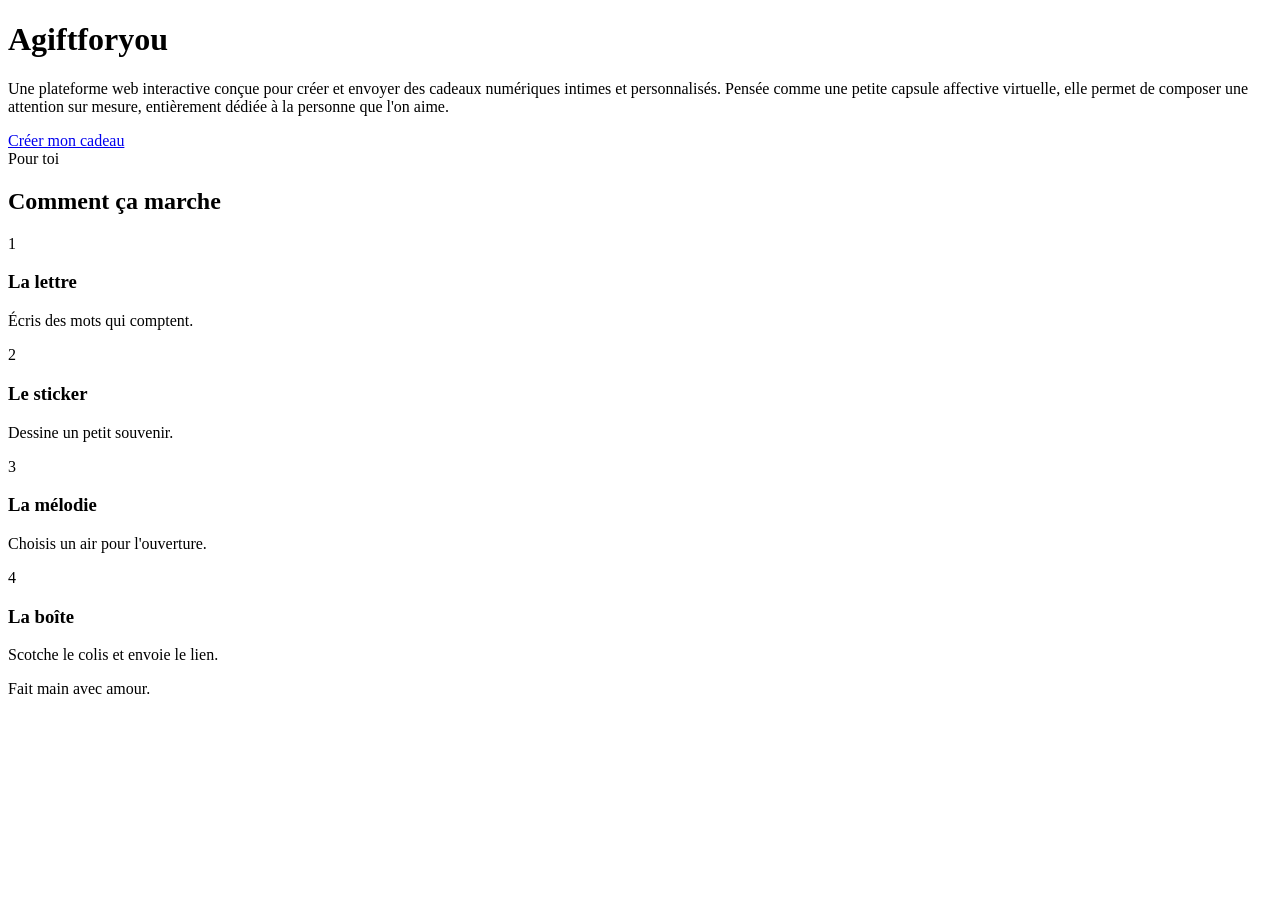
==== index.html @ 9cc33c24 "Add files via upload" ====
<!DOCTYPE html>
<html lang="fr">
<head>
    <meta charset="UTF-8">
    <meta name="viewport" content="width=device-width, initial-scale=1.0">
    <title>Agiftforyou</title>
</head>
<body>

    <header class="hero">
        <h1>Agiftforyou</h1>
        <p>Une plateforme web interactive conçue pour créer et envoyer des cadeaux numériques intimes et personnalisés. Pensée comme une petite capsule affective virtuelle, elle permet de composer une attention sur mesure, entièrement dédiée à la personne que l'on aime.</p>
        <a class="bouton" href="creer.html">Créer mon cadeau</a>

        <div class="boite">
            <div class="corps"></div>
            <div class="ruban"></div>
            <div class="etiquette">Pour toi</div>
        </div>
    </header>

    <section class="etapes">
        <h2>Comment ça marche</h2>
        <div class="grille">
            <div class="carte"><span>1</span><h3>La lettre</h3><p>Écris des mots qui comptent.</p></div>
            <div class="carte"><span>2</span><h3>Le sticker</h3><p>Dessine un petit souvenir.</p></div>
            <div class="carte"><span>3</span><h3>La mélodie</h3><p>Choisis un air pour l'ouverture.</p></div>
            <div class="carte"><span>4</span><h3>La boîte</h3><p>Scotche le colis et envoie le lien.</p></div>
        </div>
    </section>

    <footer>
        <p>Fait main avec amour.</p>
    </footer>

</body>
</html>
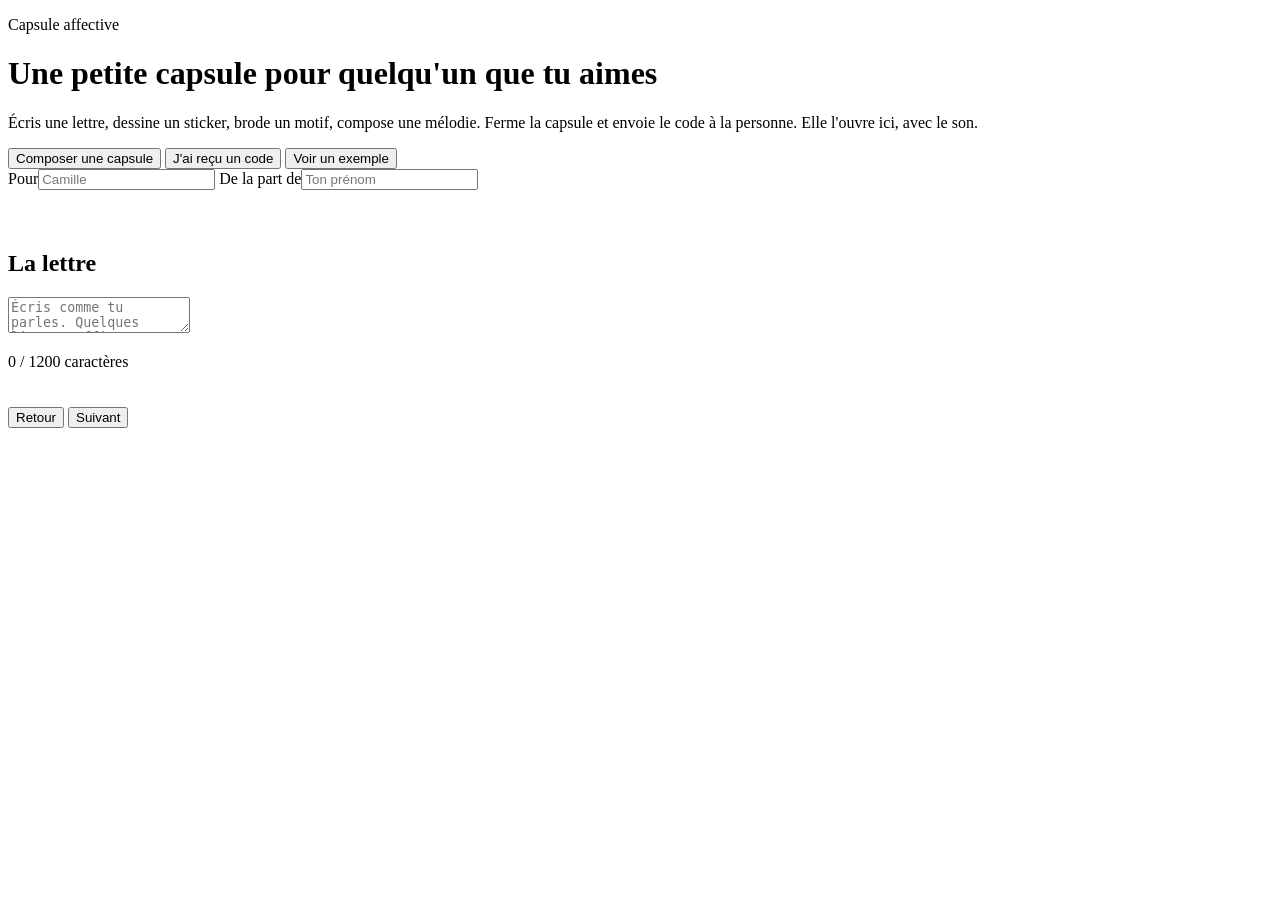
==== commit a398c644: "Add files via upload" ====
--- a/index.html
+++ b/index.html
@@ -1,37 +1,105 @@
-<!DOCTYPE html>
+<!doctype html>
 <html lang="fr">
 <head>
-    <meta charset="UTF-8">
-    <meta name="viewport" content="width=device-width, initial-scale=1.0">
-    <title>Agiftforyou</title>
+  <meta charset="utf8">
+  <meta name="viewport" content="width=device-width,initial-scale=1,viewport-fit=cover">
+  
+  <title>Agiftforyou</title>
+  
+  <link rel="preconnect" href="https://fonts.googleapis.com">
+  <link rel="stylesheet" href="https://fonts.googleapis.com/css2?family=Instrument+Serif:ital@0;1&family=Figtree:wght@400;500;600&family=Caveat:wght@500;600&display=swap">
+  
+  <!-- CSS -->
+  <link rel="stylesheet" href="style.css">
 </head>
 <body>
-
-    <header class="hero">
-        <h1>Agiftforyou</h1>
-        <p>Une plateforme web interactive conçue pour créer et envoyer des cadeaux numériques intimes et personnalisés. Pensée comme une petite capsule affective virtuelle, elle permet de composer une attention sur mesure, entièrement dédiée à la personne que l'on aime.</p>
-        <a class="bouton" href="creer.html">Créer mon cadeau</a>
-
-        <div class="boite">
-            <div class="corps"></div>
-            <div class="ruban"></div>
-            <div class="etiquette">Pour toi</div>
-        </div>
+  <main>
+    <header>
+      <p class="eyebrow">Capsule affective</p>
+      <h1>Une petite capsule pour quelqu'un que tu aimes</h1>
+      <p class="lead" style="margin-top:12px">Écris une lettre, dessine un sticker, brode un motif, compose une mélodie. Ferme la capsule et envoie le code à la personne. Elle l'ouvre ici, avec le son.</p>
     </header>
 
-    <section class="etapes">
-        <h2>Comment ça marche</h2>
-        <div class="grille">
-            <div class="carte"><span>1</span><h3>La lettre</h3><p>Écris des mots qui comptent.</p></div>
-            <div class="carte"><span>2</span><h3>Le sticker</h3><p>Dessine un petit souvenir.</p></div>
-            <div class="carte"><span>3</span><h3>La mélodie</h3><p>Choisis un air pour l'ouverture.</p></div>
-            <div class="carte"><span>4</span><h3>La boîte</h3><p>Scotche le colis et envoie le lien.</p></div>
+    <div class="modes">
+      <button class="btn primary" id="mCreate" type="button">Composer une capsule</button>
+      <button class="btn" id="mOpen" type="button">J'ai reçu un code</button>
+      <button class="btn" id="mDemo" type="button">Voir un exemple</button>
+    </div>
+
+    <section id="create" style="display:flex;flex-direction:column;gap:20px">
+      <div class="names">
+        <label class="f" for="to">Pour<input type="text" id="to" maxlength="40" placeholder="Camille"></label>
+        <label class="f" for="from">De la part de<input type="text" id="from" maxlength="40" placeholder="Ton prénom"></label>
+      </div>
+      <div class="tabs" role="tablist" id="tabs"></div>
+
+      <div class="panel" id="p-letter" role="tabpanel">
+        <h2>La lettre</h2>
+        <textarea class="letter" id="letter" maxlength="1200" aria-label="Lettre" placeholder="Écris comme tu parles. Quelques lignes suffisent."></textarea>
+        <p class="hint"><span id="count">0</span> / 1200 caractères</p>
+      </div>
+
+      <div class="panel" id="p-sticker" role="tabpanel" hidden>
+        <h2>Le sticker</h2>
+        <canvas class="draw" id="draw" width="240" height="240" aria-label="Zone de dessin"></canvas>
+        <div class="row" id="inks"></div>
+        <div class="row">
+          <label class="f" for="size" style="flex-direction:row;align-items:center;gap:8px">Trait <input type="range" id="size" min="2" max="18" value="6"></label>
+          <button class="btn small" id="undo" type="button">Annuler</button>
+          <button class="btn small" id="clear" type="button">Effacer</button>
         </div>
+        <p class="hint">Dessine au doigt ou à la souris. Le fond reste transparent.</p>
+      </div>
+
+      <div class="panel" id="p-stitch" role="tabpanel" hidden>
+        <h2>La broderie</h2>
+        <div class="grid stitch" id="stitch" aria-label="Grille de point de croix 12 par 12"></div>
+        <div class="row" id="threads"></div>
+        <div class="row"><button class="btn small" id="stClear" type="button">Tout effacer</button><button class="btn small" id="stHeart" type="button">Partir d'un cœur</button></div>
+        <p class="hint">Un point de croix par case. Glisse pour colorier, touche une case colorée avec le fil gomme pour l'enlever.</p>
+      </div>
+
+      <div class="panel" id="p-tune" role="tabpanel" hidden>
+        <h2>La mélodie</h2>
+        <div class="grid seq" id="seq" aria-label="Séquenceur 8 pas, 6 notes"></div>
+        <div class="row">
+          <button class="btn small primary" id="play" type="button">Écouter</button>
+          <label class="f" for="bpm" style="flex-direction:row;align-items:center;gap:8px">Tempo <input type="range" id="bpm" min="70" max="160" value="100"></label>
+          <button class="btn small" id="seqClear" type="button">Vider</button>
+        </div>
+        <p class="hint">Les notes sont une gamme pentatonique : tout ce que tu poses sonne juste.</p>
+      </div>
+
+      <div class="row">
+        <button class="btn" id="prev" type="button">Retour</button>
+        <button class="btn primary" id="next" type="button">Suivant</button>
+      </div>
     </section>
 
-    <footer>
-        <p>Fait main avec amour.</p>
-    </footer>
+    <section id="seal" class="seal" hidden>
+      <h2>Ta capsule est prête</h2>
+      <div id="preview"></div>
+      <p class="hint">Copie ce code et envoie-le par message. La personne le colle dans « J'ai reçu un code ». Le code contient tout le contenu, rien n'est stocké ailleurs.</p>
+      <div class="out" id="code" tabindex="0" aria-label="Code de la capsule"></div>
+      <div class="row">
+        <button class="btn primary" id="copy" type="button">Copier le code</button>
+        <button class="btn" id="edit" type="button">Modifier</button>
+      </div>
+      <p class="toast" id="toast" role="status"></p>
+    </section>
 
+    <section id="open" hidden style="display:none;flex-direction:column;gap:14px">
+      <h2>Ouvrir une capsule</h2>
+      <label class="f" for="paste">Colle le code reçu
+        <textarea id="paste" rows="4" placeholder="C1.H4sI…"></textarea></label>
+      <div class="row"><button class="btn primary" id="unseal" type="button">Ouvrir</button></div>
+      <p class="toast" id="openErr" role="status" style="color:var(--accent)"></p>
+    </section>
+
+    <section id="view" hidden></section>
+  </main>
+  
+  <!-- JavaScript (le mot-clé pour inclure le js) -->
+  <script src="script.js"></script>
 </body>
 </html>
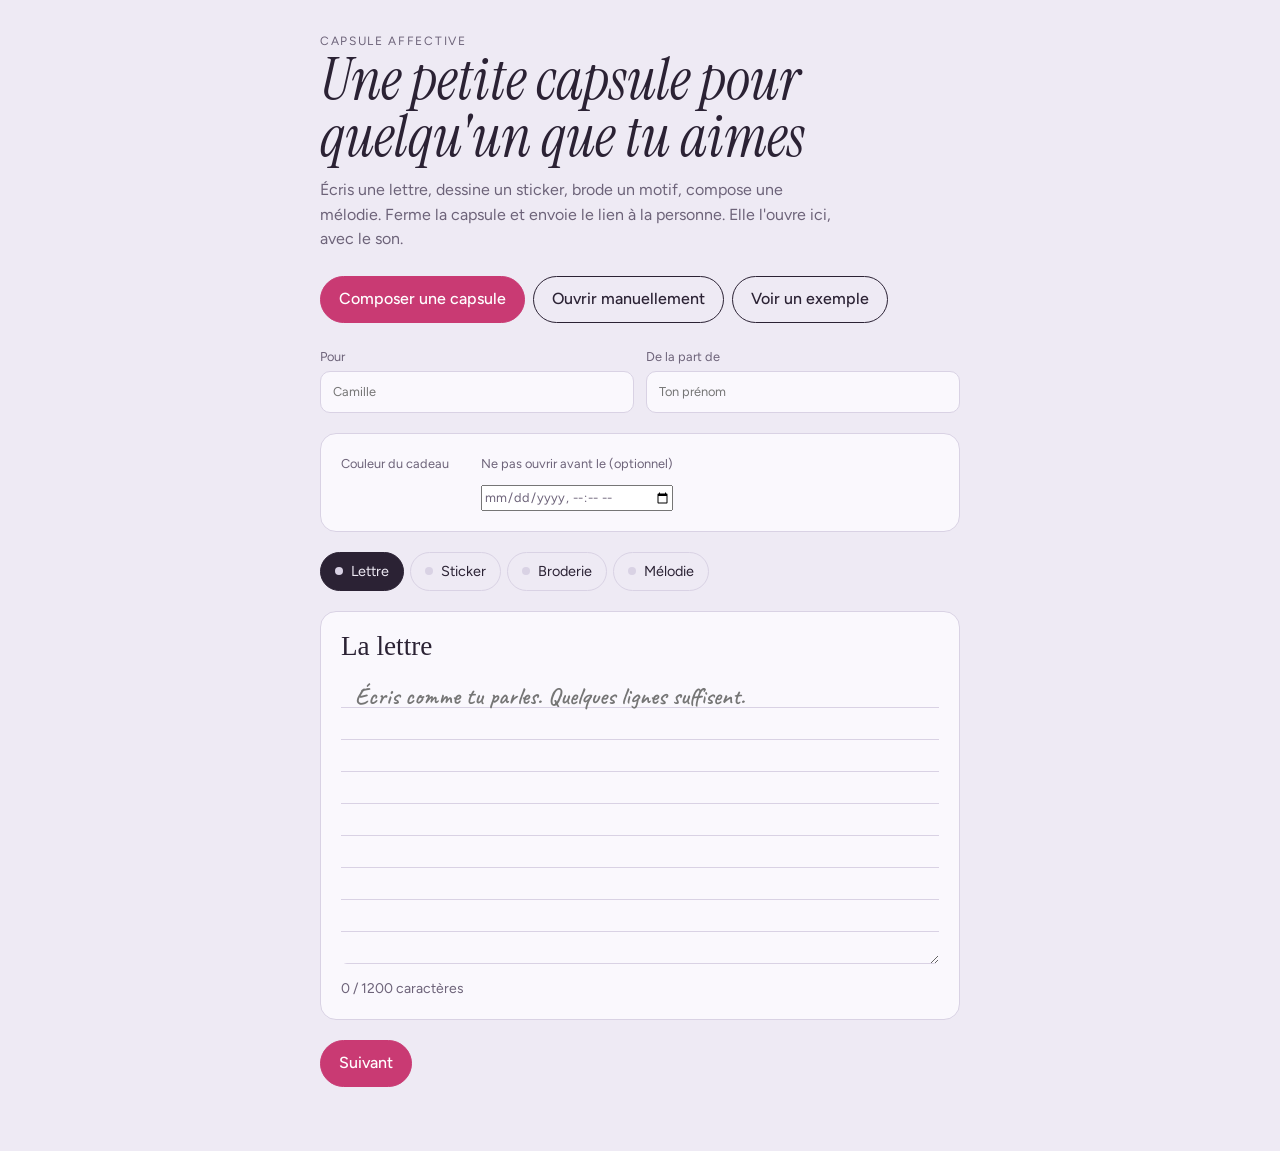
==== commit 3a48df77: "Add files via upload" ====
--- a/index.html
+++ b/index.html
@@ -17,12 +17,12 @@
     <header>
       <p class="eyebrow">Capsule affective</p>
       <h1>Une petite capsule pour quelqu'un que tu aimes</h1>
-      <p class="lead" style="margin-top:12px">Écris une lettre, dessine un sticker, brode un motif, compose une mélodie. Ferme la capsule et envoie le code à la personne. Elle l'ouvre ici, avec le son.</p>
+      <p class="lead" style="margin-top:12px">Écris une lettre, dessine un sticker, brode un motif, compose une mélodie. Ferme la capsule et envoie le lien à la personne. Elle l'ouvre ici, avec le son.</p>
     </header>
 
     <div class="modes">
       <button class="btn primary" id="mCreate" type="button">Composer une capsule</button>
-      <button class="btn" id="mOpen" type="button">J'ai reçu un code</button>
+      <button class="btn" id="mOpen" type="button">Ouvrir manuellement</button>
       <button class="btn" id="mDemo" type="button">Voir un exemple</button>
     </div>
 
@@ -31,6 +31,19 @@
         <label class="f" for="to">Pour<input type="text" id="to" maxlength="40" placeholder="Camille"></label>
         <label class="f" for="from">De la part de<input type="text" id="from" maxlength="40" placeholder="Ton prénom"></label>
       </div>
+
+      <!-- NOUVEAU : Paramètres de la capsule (Couleur & Date) -->
+      <div class="panel" style="gap:16px">
+        <div class="row" style="align-items: flex-start; gap: 32px">
+          <label class="f">Couleur du cadeau
+            <div class="row" id="bgColors" style="margin-top:8px"></div>
+          </label>
+          <label class="f" for="unlockDate">Ne pas ouvrir avant le (optionnel)
+            <input type="datetime-local" id="unlockDate" style="margin-top:8px">
+          </label>
+        </div>
+      </div>
+
       <div class="tabs" role="tablist" id="tabs"></div>
 
       <div class="panel" id="p-letter" role="tabpanel">
@@ -67,7 +80,7 @@
           <label class="f" for="bpm" style="flex-direction:row;align-items:center;gap:8px">Tempo <input type="range" id="bpm" min="70" max="160" value="100"></label>
           <button class="btn small" id="seqClear" type="button">Vider</button>
         </div>
-        <p class="hint">Les notes sont une gamme pentatonique : tout ce que tu poses sonne juste.</p>
+        <p class="hint">Les notes sont une gamme pentatonique. Ça sonnera comme une petite boîte à musique !</p>
       </div>
 
       <div class="row">
@@ -79,10 +92,10 @@
     <section id="seal" class="seal" hidden>
       <h2>Ta capsule est prête</h2>
       <div id="preview"></div>
-      <p class="hint">Copie ce code et envoie-le par message. La personne le colle dans « J'ai reçu un code ». Le code contient tout le contenu, rien n'est stocké ailleurs.</p>
-      <div class="out" id="code" tabindex="0" aria-label="Code de la capsule"></div>
+      <p class="hint">Copie ce lien et envoie-le par message. La personne n'aura qu'à cliquer dessus pour l'ouvrir !</p>
+      <div class="out" id="code" tabindex="0" aria-label="Lien de la capsule"></div>
       <div class="row">
-        <button class="btn primary" id="copy" type="button">Copier le code</button>
+        <button class="btn primary" id="copy" type="button">Copier le lien</button>
         <button class="btn" id="edit" type="button">Modifier</button>
       </div>
       <p class="toast" id="toast" role="status"></p>
@@ -90,8 +103,8 @@
 
     <section id="open" hidden style="display:none;flex-direction:column;gap:14px">
       <h2>Ouvrir une capsule</h2>
-      <label class="f" for="paste">Colle le code reçu
-        <textarea id="paste" rows="4" placeholder="C1.H4sI…"></textarea></label>
+      <label class="f" for="paste">Colle le lien que tu as reçu
+        <textarea id="paste" rows="4" placeholder="https://... ou C1.H4sI…"></textarea></label>
       <div class="row"><button class="btn primary" id="unseal" type="button">Ouvrir</button></div>
       <p class="toast" id="openErr" role="status" style="color:var(--accent)"></p>
     </section>
@@ -99,7 +112,6 @@
     <section id="view" hidden></section>
   </main>
   
-  <!-- JavaScript (le mot-clé pour inclure le js) -->
   <script src="script.js"></script>
 </body>
 </html>
--- a/style.css
+++ b/style.css
@@ -0,0 +1,68 @@
+:root{color-scheme:light;box-sizing:border-box;padding-top:env(safe-area-inset-top,0px);padding-bottom:env(safe-area-inset-bottom,0px)}
+html{scroll-padding-top:env(safe-area-inset-top,0px)}
+body{margin:0;padding:0;font:14px -apple-system,BlinkMacSystemFont,sans-serif;background:#fff;color:#000}
+img{max-width:100%}
+[hidden]:not([hidden=until-found i]){display:none!important}
+
+:root{
+  --paper:#eeeaf4; --card:#faf8fd; --ink:#2b2234; --muted:#6d6379; --line:#d9d2e4;
+  --accent:#c93a73; --accent-ink:#ffffff; --thread:#2f7f78; --soft:#f3d9e4;
+  --display:"Instrument Serif",Georgia,serif; --body:"Figtree",system-ui,sans-serif; --hand:"Caveat","Segoe Print",cursive;
+}
+@media (prefers-color-scheme:dark){:root:not([data-theme="light"]){
+  --paper:#1b1522; --card:#262030; --ink:#f1ebf7; --muted:#a79bb5; --line:#3a3248; --accent:#ec6a9a; --accent-ink:#1b1522; --thread:#5fc2b8; --soft:#3b2634; color-scheme:dark}}
+:root[data-theme="dark"]{
+  --paper:#1b1522; --card:#262030; --ink:#f1ebf7; --muted:#a79bb5; --line:#3a3248; --accent:#ec6a9a; --accent-ink:#1b1522; --thread:#5fc2b8; --soft:#3b2634; color-scheme:dark}
+*{box-sizing:border-box}
+body{background:var(--paper);color:var(--ink);font:16px/1.55 var(--body);padding-inline:16px;padding-block:32px 64px}
+main{max-width:640px;margin-inline:auto;display:flex;flex-direction:column;gap:24px}
+h1{font:italic 400 clamp(2.4rem,9vw,3.6rem)/1 var(--display);margin:0;text-wrap:balance}
+h2{font:400 1.7rem/1.1 var(--display);margin:0}
+p{margin:0}
+.eyebrow{font-size:.75rem;letter-spacing:.14em;text-transform:uppercase;color:var(--muted)}
+.lead{color:var(--muted);max-width:52ch}
+.modes{display:flex;gap:8px;flex-wrap:wrap}
+button,input,textarea{font:inherit;color:inherit}
+button{cursor:pointer}
+:focus-visible{outline:2px solid var(--accent);outline-offset:2px}
+.btn{border:1px solid var(--ink);background:transparent;border-radius:999px;padding:10px 18px;font-weight:500}
+.btn.primary{background:var(--accent);border-color:var(--accent);color:var(--accent-ink)}
+.btn.small{padding:6px 12px;font-size:.875rem}
+.names{display:grid;grid-template-columns:1fr 1fr;gap:12px}
+@media(max-width:420px){.names{grid-template-columns:1fr}}
+label.f{display:flex;flex-direction:column;gap:4px;font-size:.8rem;color:var(--muted);min-width:0}
+input[type=text],textarea{background:var(--card);border:1px solid var(--line);border-radius:10px;padding:10px 12px;width:100%;color:var(--ink)}
+.tabs{display:flex;gap:6px;flex-wrap:wrap}
+.tab{border:1px solid var(--line);background:transparent;border-radius:999px;padding:7px 14px;font-size:.9rem;display:flex;gap:8px;align-items:center}
+.tab[aria-selected=true]{background:var(--ink);color:var(--paper);border-color:var(--ink)}
+.tab i{width:8px;height:8px;border-radius:50%;background:var(--line);display:inline-block}
+.tab.done i{background:var(--thread)}
+.panel{background:var(--card);border:1px solid var(--line);border-radius:16px;padding:20px;display:flex;flex-direction:column;gap:14px}
+.hint{font-size:.875rem;color:var(--muted)}
+.letter{font:600 1.5rem/32px var(--hand);min-height:288px;resize:vertical;border:0;border-radius:6px;padding:4px 14px;
+  background:repeating-linear-gradient(to bottom,transparent 0 31px,var(--line) 31px 32px)}
+.row{display:flex;gap:10px;flex-wrap:wrap;align-items:center}
+.sw{width:28px;height:28px;border-radius:50%;border:2px solid var(--card);box-shadow:0 0 0 1px var(--line);padding:0}
+.sw[aria-pressed=true]{box-shadow:0 0 0 2px var(--ink)}
+canvas.draw{width:100%;max-width:320px;aspect-ratio:1;background:
+  conic-gradient(var(--paper) 25%,var(--card) 0 50%,var(--paper) 0 75%,var(--card) 0) 0 0/20px 20px;border:1px solid var(--line);border-radius:12px;touch-action:none;cursor:crosshair}
+.grid{display:grid;gap:2px;touch-action:none;user-select:none;width:100%;max-width:360px}
+.grid.stitch{grid-template-columns:repeat(12,1fr)}
+.grid.stitch b{aspect-ratio:1;background:var(--paper);border-radius:2px;position:relative;display:block}
+.grid.stitch b.on::after{content:"×";position:absolute;inset:0;display:grid;place-items:center;color:#fff;font:600 1.1em/1 var(--body);text-shadow:0 0 1px #0004}
+.grid.seq{grid-template-columns:repeat(8,1fr);gap:4px}
+.grid.seq b{aspect-ratio:1;background:var(--paper);border:1px solid var(--line);border-radius:6px;display:block}
+.grid.seq b.on{background:var(--accent);border-color:var(--accent)}
+.grid.seq b.now{outline:2px solid var(--ink)}
+.grid.ro b{pointer-events:none}
+.seal{display:flex;flex-direction:column;gap:14px}
+.out{font:.75rem/1.4 ui-monospace,Menlo,monospace;word-break:break-all;max-height:110px;overflow:auto;background:var(--paper);border:1px solid var(--line);border-radius:10px;padding:10px;user-select:all}
+.capsule{background:var(--card);border:1px solid var(--line);border-radius:16px;padding:24px;display:flex;flex-direction:column;gap:20px}
+.capsule .to{font:italic 400 2rem/1.1 var(--display)}
+.capsule .from{font:600 1.35rem/1 var(--hand);color:var(--accent)}
+.capsule .text{font:600 1.45rem/32px var(--hand);white-space:pre-wrap;overflow-wrap:anywhere}
+.capsule .items{display:flex;gap:24px;flex-wrap:wrap;align-items:center}
+.capsule img{width:150px;max-width:100%;filter:drop-shadow(0 0 0 #fff) drop-shadow(1px 1px 0 #fff) drop-shadow(-1px -1px 0 #fff) drop-shadow(0 3px 6px #0003);transform:rotate(-4deg)}
+.capsule .grid.stitch{max-width:200px}
+.toast{font-size:.875rem;color:var(--thread);min-height:1.3em}
+@media(prefers-reduced-motion:reduce){*{animation:none!important;transition:none!important}}
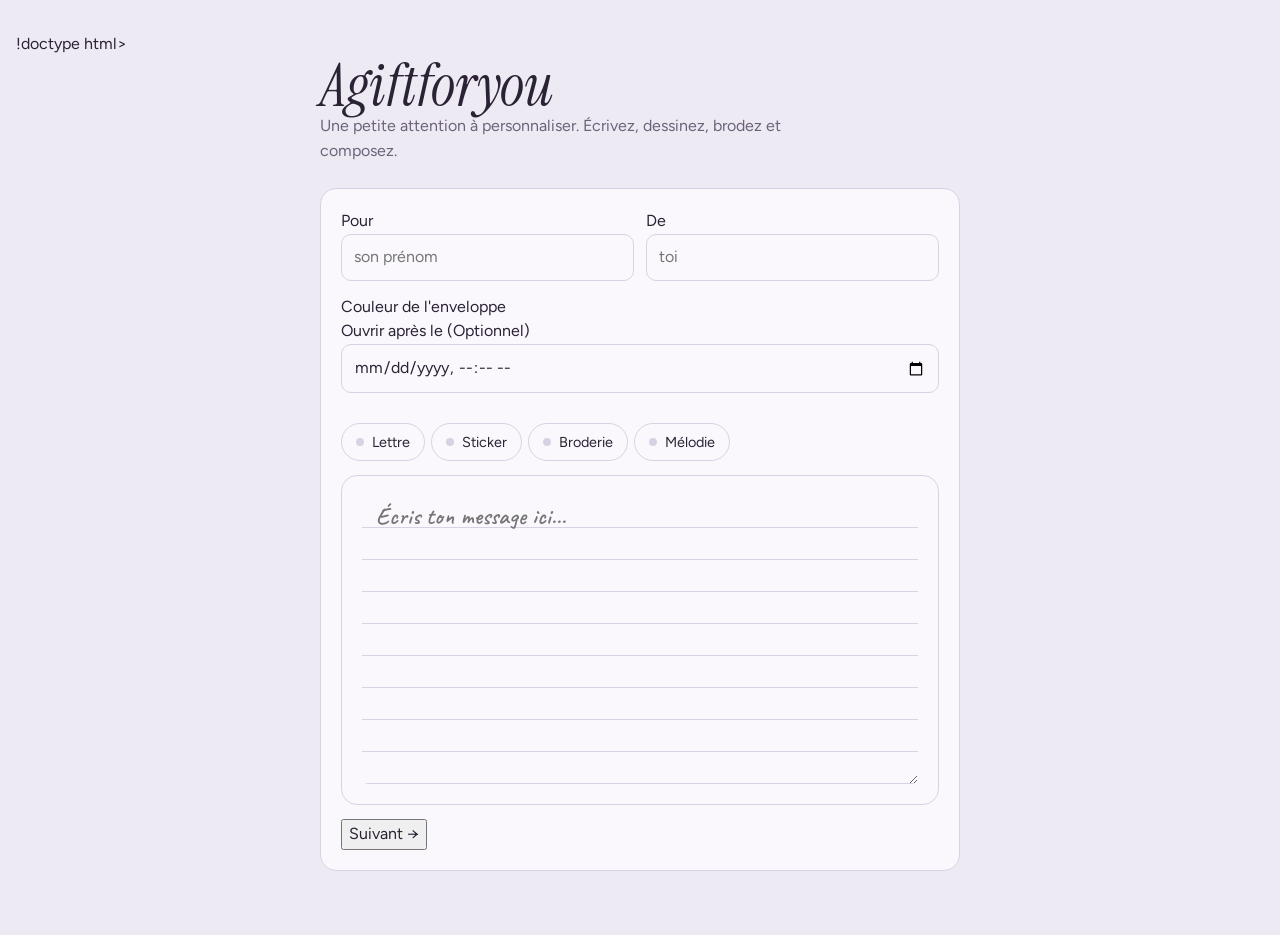
==== commit 51f4fe08: "Add files via upload" ====
--- a/index.html
+++ b/index.html
@@ -1,117 +1,135 @@
-<!doctype html>
+!doctype html>
 <html lang="fr">
 <head>
   <meta charset="utf8">
   <meta name="viewport" content="width=device-width,initial-scale=1,viewport-fit=cover">
+  <title>Agiftforyou</title>
+  <link rel="preconnect" href="https://fonts.googleapis.com">
+  <link rel="stylesheet" href="https://fonts.googleapis.com/css2?family=Instrument+Serif:ital@0;1&family=Figtree:wght@300;400;500;600&family=Caveat:wght@500;600&display=swap">
   
-  <title>Agiftforyou</title>
-  
-  <link rel="preconnect" href="https://fonts.googleapis.com">
-  <link rel="stylesheet" href="https://fonts.googleapis.com/css2?family=Instrument+Serif:ital@0;1&family=Figtree:wght@400;500;600&family=Caveat:wght@500;600&display=swap">
-  
-  <!-- CSS -->
+  <!-- Lien vers ton fichier CSS -->
   <link rel="stylesheet" href="style.css">
 </head>
 <body>
   <main>
-    <header>
-      <p class="eyebrow">Capsule affective</p>
-      <h1>Une petite capsule pour quelqu'un que tu aimes</h1>
-      <p class="lead" style="margin-top:12px">Écris une lettre, dessine un sticker, brode un motif, compose une mélodie. Ferme la capsule et envoie le lien à la personne. Elle l'ouvre ici, avec le son.</p>
+    <header id="main-header">
+      <h1>Agiftforyou</h1>
+      <p class="lead">Une petite attention à personnaliser. Écrivez, dessinez, brodez et composez.</p>
     </header>
 
-    <div class="modes">
-      <button class="btn primary" id="mCreate" type="button">Composer une capsule</button>
-      <button class="btn" id="mOpen" type="button">Ouvrir manuellement</button>
-      <button class="btn" id="mDemo" type="button">Voir un exemple</button>
-    </div>
-
-    <section id="create" style="display:flex;flex-direction:column;gap:20px">
+    <section id="create" class="panel">
       <div class="names">
-        <label class="f" for="to">Pour<input type="text" id="to" maxlength="40" placeholder="Camille"></label>
-        <label class="f" for="from">De la part de<input type="text" id="from" maxlength="40" placeholder="Ton prénom"></label>
+        <label for="to">Pour <input type="text" id="to" maxlength="40" placeholder="son prénom"></label>
+        <label for="from">De <input type="text" id="from" maxlength="40" placeholder="toi"></label>
+      </div>
+      
+      <div class="settings-row">
+        <label>
+          <span>Couleur de l'enveloppe</span>
+          <div class="color-picker" id="envColors"></div>
+        </label>
+        <label>
+          <span>Ouvrir après le (Optionnel)</span>
+          <input type="datetime-local" id="unlockDate">
+        </label>
       </div>
 
-      <!-- NOUVEAU : Paramètres de la capsule (Couleur & Date) -->
-      <div class="panel" style="gap:16px">
-        <div class="row" style="align-items: flex-start; gap: 32px">
-          <label class="f">Couleur du cadeau
-            <div class="row" id="bgColors" style="margin-top:8px"></div>
-          </label>
-          <label class="f" for="unlockDate">Ne pas ouvrir avant le (optionnel)
-            <input type="datetime-local" id="unlockDate" style="margin-top:8px">
-          </label>
+      <div class="tabs" role="tablist" id="tabs" style="margin-top:16px;"></div>
+
+      <!-- LETTRE -->
+      <div class="panel" id="p-letter" role="tabpanel">
+        <textarea class="letter" id="letter" maxlength="1200" placeholder="Écris ton message ici..."></textarea>
+      </div>
+
+      <!-- STICKER -->
+      <div class="panel" id="p-sticker" role="tabpanel" hidden>
+        <div class="sticker-container">
+          <canvas class="draw" id="draw" width="240" height="240"></canvas>
+        </div>
+        <div class="tools-row">
+          <span>Couleur</span>
+          <div class="color-picker" id="inks"></div>
+          <span style="margin-left:20px;">Trait</span>
+          <div class="nib-picker">
+            <button class="nib" data-w="3" aria-pressed="false"><i style="width:4px;height:4px;"></i></button>
+            <button class="nib" data-w="8" aria-pressed="true"><i style="width:10px;height:10px;"></i></button>
+            <button class="nib" data-w="16" aria-pressed="false"><i style="width:18px;height:18px;"></i></button>
+          </div>
+          <button class="btn-text" id="undo" style="margin-left:20px;">annuler</button>
         </div>
       </div>
 
-      <div class="tabs" role="tablist" id="tabs"></div>
-
-      <div class="panel" id="p-letter" role="tabpanel">
-        <h2>La lettre</h2>
-        <textarea class="letter" id="letter" maxlength="1200" aria-label="Lettre" placeholder="Écris comme tu parles. Quelques lignes suffisent."></textarea>
-        <p class="hint"><span id="count">0</span> / 1200 caractères</p>
+      <!-- BRODERIE -->
+      <div class="panel" id="p-stitch" role="tabpanel" hidden>
+        <p style="font-family:var(--display); font-size:1.2rem; color:var(--text-muted);">Brodez un point sur chaque case</p>
+        <div class="grid-container">
+          <div class="grid stitch" id="stitch"></div>
+        </div>
+        <div class="tools-row" style="margin-top:24px;">
+          <div class="color-picker" id="threads"></div>
+          <button class="btn-text" id="stClear" style="margin-left:20px;">effacer</button>
+        </div>
+        <div class="pattern-row">
+          <button class="pattern-btn active" data-pat="flower">fleur</button>
+          <button class="pattern-btn" data-pat="bow">nœud</button>
+          <button class="pattern-btn" data-pat="star">étoile</button>
+          <button class="pattern-btn" data-pat="free">style libre</button>
+        </div>
       </div>
 
-      <div class="panel" id="p-sticker" role="tabpanel" hidden>
-        <h2>Le sticker</h2>
-        <canvas class="draw" id="draw" width="240" height="240" aria-label="Zone de dessin"></canvas>
-        <div class="row" id="inks"></div>
-        <div class="row">
-          <label class="f" for="size" style="flex-direction:row;align-items:center;gap:8px">Trait <input type="range" id="size" min="2" max="18" value="6"></label>
-          <button class="btn small" id="undo" type="button">Annuler</button>
-          <button class="btn small" id="clear" type="button">Effacer</button>
+      <!-- MÉLODIE -->
+      <div class="panel" id="p-tune" role="tabpanel" hidden>
+        <h2>La mélodie</h2>
+        <div class="grid seq" id="seq"></div>
+        <div class="tune-controls">
+          <button class="btn-play-pink" id="play" type="button">Écouter</button>
+          <label style="color:var(--ink); font-size:0.9rem;">Tempo <input type="range" id="bpm" class="slider-blue" min="70" max="160" value="100"></label>
+          <button class="btn-clear-dark" id="seqClear" type="button">Vider</button>
         </div>
-        <p class="hint">Dessine au doigt ou à la souris. Le fond reste transparent.</p>
       </div>
 
-      <div class="panel" id="p-stitch" role="tabpanel" hidden>
-        <h2>La broderie</h2>
-        <div class="grid stitch" id="stitch" aria-label="Grille de point de croix 12 par 12"></div>
-        <div class="row" id="threads"></div>
-        <div class="row"><button class="btn small" id="stClear" type="button">Tout effacer</button><button class="btn small" id="stHeart" type="button">Partir d'un cœur</button></div>
-        <p class="hint">Un point de croix par case. Glisse pour colorier, touche une case colorée avec le fil gomme pour l'enlever.</p>
-      </div>
-
-      <div class="panel" id="p-tune" role="tabpanel" hidden>
-        <h2>La mélodie</h2>
-        <div class="grid seq" id="seq" aria-label="Séquenceur 8 pas, 6 notes"></div>
-        <div class="row">
-          <button class="btn small primary" id="play" type="button">Écouter</button>
-          <label class="f" for="bpm" style="flex-direction:row;align-items:center;gap:8px">Tempo <input type="range" id="bpm" min="70" max="160" value="100"></label>
-          <button class="btn small" id="seqClear" type="button">Vider</button>
-        </div>
-        <p class="hint">Les notes sont une gamme pentatonique. Ça sonnera comme une petite boîte à musique !</p>
-      </div>
-
-      <div class="row">
-        <button class="btn" id="prev" type="button">Retour</button>
-        <button class="btn primary" id="next" type="button">Suivant</button>
+      <div class="action-row">
+        <button class="btn-next" id="next" type="button">Suivant →</button>
       </div>
     </section>
 
-    <section id="seal" class="seal" hidden>
-      <h2>Ta capsule est prête</h2>
-      <div id="preview"></div>
-      <p class="hint">Copie ce lien et envoie-le par message. La personne n'aura qu'à cliquer dessus pour l'ouvrir !</p>
-      <div class="out" id="code" tabindex="0" aria-label="Lien de la capsule"></div>
-      <div class="row">
-        <button class="btn primary" id="copy" type="button">Copier le lien</button>
-        <button class="btn" id="edit" type="button">Modifier</button>
+    <!-- ÉCRAN DE SCELLEMENT -->
+    <section id="seal" class="panel" hidden>
+      <div class="envelope-wrapper" id="sealed-env" style="cursor:default;">
+        <div class="env-back"></div>
+        <div class="env-card" style="transform:translateY(0);"></div>
+        <div class="env-front-left"></div>
+        <div class="env-front-right"></div>
+        <div class="env-front-bottom"></div>
+        <div class="env-flap"></div>
+      </div>
+      
+      <input type="text" id="hidden-link" readonly>
+      <div class="action-row" style="flex-direction:column; align-items:center; gap:8px;">
+        <button class="btn primary" id="copy" type="button" style="border-radius:999px; padding:12px 32px; background:var(--accent); color:white; border:none; font-size:1.1rem; cursor:pointer;">Copier le lien</button>
+        <button class="btn-text" id="edit" style="margin-top:16px; text-transform:none;">← Retour à l'édition</button>
       </div>
       <p class="toast" id="toast" role="status"></p>
     </section>
 
-    <section id="open" hidden style="display:none;flex-direction:column;gap:14px">
-      <h2>Ouvrir une capsule</h2>
-      <label class="f" for="paste">Colle le lien que tu as reçu
-        <textarea id="paste" rows="4" placeholder="https://... ou C1.H4sI…"></textarea></label>
-      <div class="row"><button class="btn primary" id="unseal" type="button">Ouvrir</button></div>
-      <p class="toast" id="openErr" role="status" style="color:var(--accent)"></p>
+    <!-- ENVELOPPE D'ATTENTE (RÉCEPTION) -->
+    <section id="envelope-screen" hidden>
+      <div class="envelope-wrapper" id="the-envelope">
+        <div class="env-back"></div>
+        <div class="env-card"></div>
+        <div class="env-front-left"></div>
+        <div class="env-front-right"></div>
+        <div class="env-front-bottom"></div>
+        <div class="env-flap"></div>
+        <div class="env-seal" style="background:currentColor; border-radius:50%; width:40px; height:40px; position:absolute; top:100px; left:50%; transform:translateX(-50%); z-index:6; color:white; display:grid; place-items:center;">❤</div>
+      </div>
     </section>
 
+    <!-- CARTE FINALE -->
     <section id="view" hidden></section>
   </main>
   
+  <!-- Lien vers ton fichier Javascript -->
   <script src="script.js"></script>
 </body>
 </html>
--- a/style.css
+++ b/style.css
@@ -31,7 +31,10 @@
 .names{display:grid;grid-template-columns:1fr 1fr;gap:12px}
 @media(max-width:420px){.names{grid-template-columns:1fr}}
 label.f{display:flex;flex-direction:column;gap:4px;font-size:.8rem;color:var(--muted);min-width:0}
-input[type=text],textarea{background:var(--card);border:1px solid var(--line);border-radius:10px;padding:10px 12px;width:100%;color:var(--ink)}
+
+/* Ligne modifiée : ajout de input[type=datetime-local] */
+input[type=text], input[type=datetime-local], textarea{background:var(--card);border:1px solid var(--line);border-radius:10px;padding:10px 12px;width:100%;color:var(--ink)}
+
 .tabs{display:flex;gap:6px;flex-wrap:wrap}
 .tab{border:1px solid var(--line);background:transparent;border-radius:999px;padding:7px 14px;font-size:.9rem;display:flex;gap:8px;align-items:center}
 .tab[aria-selected=true]{background:var(--ink);color:var(--paper);border-color:var(--ink)}
@@ -57,7 +60,7 @@
 .grid.ro b{pointer-events:none}
 .seal{display:flex;flex-direction:column;gap:14px}
 .out{font:.75rem/1.4 ui-monospace,Menlo,monospace;word-break:break-all;max-height:110px;overflow:auto;background:var(--paper);border:1px solid var(--line);border-radius:10px;padding:10px;user-select:all}
-.capsule{background:var(--card);border:1px solid var(--line);border-radius:16px;padding:24px;display:flex;flex-direction:column;gap:20px}
+.capsule{background:var(--card);border:1px solid var(--line);border-radius:16px;padding:24px;display:flex;flex-direction:column;gap:20px; transition: background 0.3s ease;}
 .capsule .to{font:italic 400 2rem/1.1 var(--display)}
 .capsule .from{font:600 1.35rem/1 var(--hand);color:var(--accent)}
 .capsule .text{font:600 1.45rem/32px var(--hand);white-space:pre-wrap;overflow-wrap:anywhere}
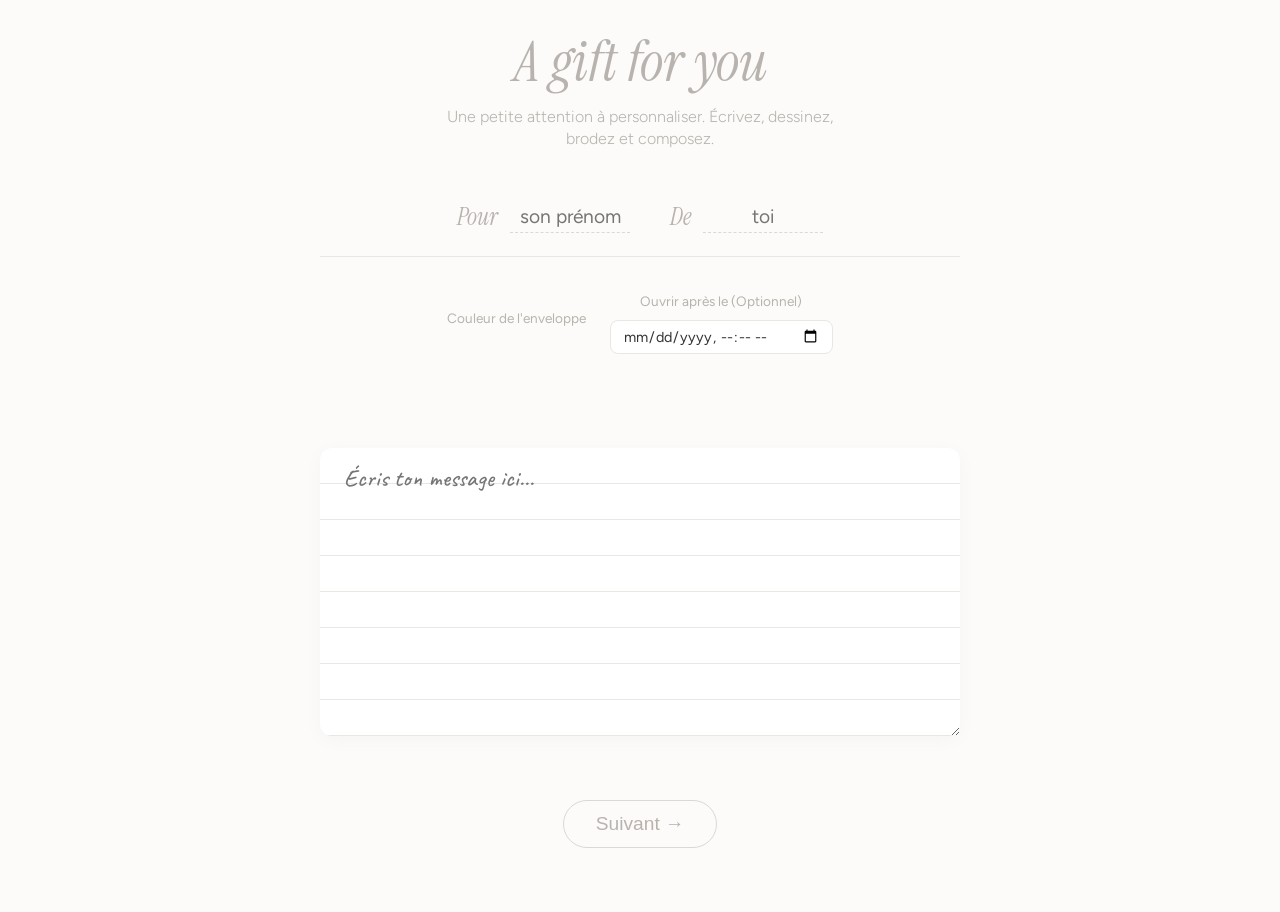
==== commit f0c6a418: "Add files via upload" ====
--- a/index.html
+++ b/index.html
@@ -1,4 +1,4 @@
-!doctype html>
+<!doctype html>
 <html lang="fr">
 <head>
   <meta charset="utf8">
@@ -7,13 +7,13 @@
   <link rel="preconnect" href="https://fonts.googleapis.com">
   <link rel="stylesheet" href="https://fonts.googleapis.com/css2?family=Instrument+Serif:ital@0;1&family=Figtree:wght@300;400;500;600&family=Caveat:wght@500;600&display=swap">
   
-  <!-- Lien vers ton fichier CSS -->
+  <!-- CSS -->
   <link rel="stylesheet" href="style.css">
 </head>
 <body>
   <main>
     <header id="main-header">
-      <h1>Agiftforyou</h1>
+      <h1>A gift for you</h1>
       <p class="lead">Une petite attention à personnaliser. Écrivez, dessinez, brodez et composez.</p>
     </header>
 
@@ -129,7 +129,7 @@
     <section id="view" hidden></section>
   </main>
   
-  <!-- Lien vers ton fichier Javascript -->
+  <!-- Java / Script -->
   <script src="script.js"></script>
 </body>
 </html>
--- a/style.css
+++ b/style.css
@@ -1,71 +1,125 @@
-:root{color-scheme:light;box-sizing:border-box;padding-top:env(safe-area-inset-top,0px);padding-bottom:env(safe-area-inset-bottom,0px)}
-html{scroll-padding-top:env(safe-area-inset-top,0px)}
-body{margin:0;padding:0;font:14px -apple-system,BlinkMacSystemFont,sans-serif;background:#fff;color:#000}
-img{max-width:100%}
-[hidden]:not([hidden=until-found i]){display:none!important}
+:root {
+  color-scheme: light; box-sizing: border-box; 
+  padding-top: env(safe-area-inset-top, 0px); padding-bottom: env(safe-area-inset-bottom, 0px);
+  --bg: #fcfbf9; --paper: #ffffff; --card: #f5f3f0; 
+  --ink: #333333; --muted: #dcd8d3; --text-muted: #b8b3ae; --line: #eae7e3;
+  --accent: #111111; --accent-ink: #ffffff; --thread: #c93a73;
+  
+  /* Couleurs par défaut de l'enveloppe */
+  --env-main: #e3aebc;
+  --env-dark: #c995a3;
+  --env-flap: #edb8c6;
+  
+  --display: "Instrument Serif", Georgia, serif; 
+  --body: "Figtree", system-ui, sans-serif; 
+  --hand: "Caveat", "Segoe Print", cursive;
+}
 
-:root{
-  --paper:#eeeaf4; --card:#faf8fd; --ink:#2b2234; --muted:#6d6379; --line:#d9d2e4;
-  --accent:#c93a73; --accent-ink:#ffffff; --thread:#2f7f78; --soft:#f3d9e4;
-  --display:"Instrument Serif",Georgia,serif; --body:"Figtree",system-ui,sans-serif; --hand:"Caveat","Segoe Print",cursive;
+html { scroll-padding-top: env(safe-area-inset-top, 0px); }
+body { margin: 0; padding: 0; font: 16px/1.55 var(--body); background: var(--bg); color: var(--ink); padding-inline: 16px; padding-block: 32px 64px; text-align: center; }
+* { box-sizing: border-box; }
+[hidden]:not([hidden=until-found i]) { display: none !important; }
+
+main { max-width: 640px; margin-inline: auto; display: flex; flex-direction: column; gap: 32px; align-items: center; }
+
+h1 { font: italic 400 clamp(2.5rem, 8vw, 3.5rem)/1.1 var(--display); margin: 0; color: var(--text-muted); }
+p.lead { color: var(--text-muted); font-size: 1rem; font-weight: 300; margin-top: 12px; max-width:400px; line-height: 1.4;}
+
+.names { display: flex; gap: 40px; justify-content: center; width: 100%; border-bottom: 1px solid var(--line); padding-bottom: 20px; margin-bottom: 10px; }
+.names label { font-family: var(--display); font-style: italic; font-size: 1.5rem; color: var(--text-muted); display: flex; align-items: center; gap: 12px; }
+.names input { border: none; background: transparent; font-family: var(--body); font-size: 1.2rem; color: var(--ink); border-bottom: 1px dashed var(--muted); padding: 4px 8px; width: 120px; text-align: center; outline: none; }
+
+.settings-row { display: flex; flex-wrap: wrap; gap: 24px; justify-content: center; align-items: center; width: 100%; margin-bottom: 20px; }
+.settings-row label { font-size: 0.85rem; color: var(--text-muted); display: flex; flex-direction: column; gap: 8px; align-items: center; }
+.settings-row input[type="datetime-local"] { font-family: var(--body); font-size: 0.9rem; padding: 6px 12px; border: 1px solid var(--line); border-radius: 8px; background: var(--paper); color: var(--ink); outline: none; }
+
+.tabs { display: flex; gap: 16px; flex-wrap: wrap; justify-content: center; margin-bottom: 10px; }
+.tab { border: none; background: transparent; border-radius: 999px; padding: 8px 16px; font-size: 1rem; font-weight: 400; color: var(--text-muted); cursor: pointer; transition: 0.2s; }
+.tab[aria-selected=true] { background: var(--accent); color: var(--accent-ink); }
+
+.panel { width: 100%; display: flex; flex-direction: column; gap: 24px; align-items: center; }
+
+/* SECTION LETTRE */
+.letter { width: 100%; font: 500 1.5rem/36px var(--hand); min-height: 288px; resize: vertical; border: none; border-radius: 12px; padding: 12px 24px; background: repeating-linear-gradient(to bottom, transparent 0 35px, var(--line) 35px 36px); background-color: var(--paper); outline: none; box-shadow: 0 4px 20px rgba(0,0,0,0.03); color: var(--ink); text-align: left; }
+
+/* SECTION STICKER */
+.sticker-container { position: relative; display: inline-block; }
+canvas.draw { width: 240px; height: 240px; background: #ffffff; border-radius: 12px; box-shadow: 0 10px 30px rgba(0,0,0,0.05); touch-action: none; cursor: crosshair; }
+.tools-row { display: flex; gap: 24px; justify-content: center; align-items: center; margin-top: 16px; font-size: 0.75rem; letter-spacing: 0.1em; color: var(--text-muted); text-transform: uppercase; }
+.color-picker { display: flex; gap: 8px; align-items: center; }
+.sw { width: 24px; height: 24px; border-radius: 50%; border: 2px solid transparent; padding: 0; cursor: pointer; transition: 0.2s; }
+.sw[aria-pressed=true] { border-color: var(--accent); transform: scale(1.1); box-shadow: 0 0 0 2px var(--bg), 0 0 0 3px var(--accent); }
+
+.env-sw { width: 28px; height: 28px; border-radius: 50%; border: 2px solid transparent; cursor: pointer; transition: transform 0.2s; }
+.env-sw[aria-pressed=true] { border-color: var(--accent); transform: scale(1.1); box-shadow: 0 0 0 2px var(--bg), 0 0 0 3px var(--accent); }
+
+.nib-picker { display: flex; gap: 12px; align-items: center; }
+.nib { width: 32px; height: 32px; border-radius: 50%; border: none; background: transparent; display: grid; place-items: center; cursor: pointer; }
+.nib i { background: var(--accent); border-radius: 50%; display: block; }
+.nib[aria-pressed=true] { background: var(--muted); }
+.btn-text { background: transparent; border: none; color: var(--text-muted); font-size: 1rem; cursor: pointer; text-transform: uppercase; letter-spacing: 0.05em;}
+.btn-text:hover { color: var(--ink); }
+
+/* SECTION BRODERIE (21x21) */
+.grid-container { background: #f9f8f6; padding: 24px; border-radius: 4px; box-shadow: 0 10px 30px rgba(0,0,0,0.05); }
+.grid.stitch { 
+  display: grid; grid-template-columns: repeat(21, 1fr); width: 300px; gap: 0;
+  background-image: linear-gradient(var(--line) 1px, transparent 1px), linear-gradient(90deg, var(--line) 1px, transparent 1px);
+  background-size: 4.76% 4.76%; border: 1px solid var(--line);
 }
-@media (prefers-color-scheme:dark){:root:not([data-theme="light"]){
-  --paper:#1b1522; --card:#262030; --ink:#f1ebf7; --muted:#a79bb5; --line:#3a3248; --accent:#ec6a9a; --accent-ink:#1b1522; --thread:#5fc2b8; --soft:#3b2634; color-scheme:dark}}
-:root[data-theme="dark"]{
-  --paper:#1b1522; --card:#262030; --ink:#f1ebf7; --muted:#a79bb5; --line:#3a3248; --accent:#ec6a9a; --accent-ink:#1b1522; --thread:#5fc2b8; --soft:#3b2634; color-scheme:dark}
-*{box-sizing:border-box}
-body{background:var(--paper);color:var(--ink);font:16px/1.55 var(--body);padding-inline:16px;padding-block:32px 64px}
-main{max-width:640px;margin-inline:auto;display:flex;flex-direction:column;gap:24px}
-h1{font:italic 400 clamp(2.4rem,9vw,3.6rem)/1 var(--display);margin:0;text-wrap:balance}
-h2{font:400 1.7rem/1.1 var(--display);margin:0}
-p{margin:0}
-.eyebrow{font-size:.75rem;letter-spacing:.14em;text-transform:uppercase;color:var(--muted)}
-.lead{color:var(--muted);max-width:52ch}
-.modes{display:flex;gap:8px;flex-wrap:wrap}
-button,input,textarea{font:inherit;color:inherit}
-button{cursor:pointer}
-:focus-visible{outline:2px solid var(--accent);outline-offset:2px}
-.btn{border:1px solid var(--ink);background:transparent;border-radius:999px;padding:10px 18px;font-weight:500}
-.btn.primary{background:var(--accent);border-color:var(--accent);color:var(--accent-ink)}
-.btn.small{padding:6px 12px;font-size:.875rem}
-.names{display:grid;grid-template-columns:1fr 1fr;gap:12px}
-@media(max-width:420px){.names{grid-template-columns:1fr}}
-label.f{display:flex;flex-direction:column;gap:4px;font-size:.8rem;color:var(--muted);min-width:0}
+.grid.stitch b { aspect-ratio: 1; position: relative; display: block; cursor: pointer; }
+.grid.stitch b::before { content: "·"; position: absolute; inset: 0; display: grid; place-items: center; color: #d0caca; font-size: 0.8rem; pointer-events: none; }
+.grid.stitch b.on::before { display: none; }
+.grid.stitch b.on::after { content: "×"; position: absolute; inset: 0; display: grid; place-items: center; font: 700 1.6em/1 sans-serif; color: inherit; pointer-events: none; }
 
-/* Ligne modifiée : ajout de input[type=datetime-local] */
-input[type=text], input[type=datetime-local], textarea{background:var(--card);border:1px solid var(--line);border-radius:10px;padding:10px 12px;width:100%;color:var(--ink)}
+.grid.stitch.ro { background: transparent; border: none; }
+.grid.stitch.ro b::before { display: none; }
 
-.tabs{display:flex;gap:6px;flex-wrap:wrap}
-.tab{border:1px solid var(--line);background:transparent;border-radius:999px;padding:7px 14px;font-size:.9rem;display:flex;gap:8px;align-items:center}
-.tab[aria-selected=true]{background:var(--ink);color:var(--paper);border-color:var(--ink)}
-.tab i{width:8px;height:8px;border-radius:50%;background:var(--line);display:inline-block}
-.tab.done i{background:var(--thread)}
-.panel{background:var(--card);border:1px solid var(--line);border-radius:16px;padding:20px;display:flex;flex-direction:column;gap:14px}
-.hint{font-size:.875rem;color:var(--muted)}
-.letter{font:600 1.5rem/32px var(--hand);min-height:288px;resize:vertical;border:0;border-radius:6px;padding:4px 14px;
-  background:repeating-linear-gradient(to bottom,transparent 0 31px,var(--line) 31px 32px)}
-.row{display:flex;gap:10px;flex-wrap:wrap;align-items:center}
-.sw{width:28px;height:28px;border-radius:50%;border:2px solid var(--card);box-shadow:0 0 0 1px var(--line);padding:0}
-.sw[aria-pressed=true]{box-shadow:0 0 0 2px var(--ink)}
-canvas.draw{width:100%;max-width:320px;aspect-ratio:1;background:
-  conic-gradient(var(--paper) 25%,var(--card) 0 50%,var(--paper) 0 75%,var(--card) 0) 0 0/20px 20px;border:1px solid var(--line);border-radius:12px;touch-action:none;cursor:crosshair}
-.grid{display:grid;gap:2px;touch-action:none;user-select:none;width:100%;max-width:360px}
-.grid.stitch{grid-template-columns:repeat(12,1fr)}
-.grid.stitch b{aspect-ratio:1;background:var(--paper);border-radius:2px;position:relative;display:block}
-.grid.stitch b.on::after{content:"×";position:absolute;inset:0;display:grid;place-items:center;color:#fff;font:600 1.1em/1 var(--body);text-shadow:0 0 1px #0004}
-.grid.seq{grid-template-columns:repeat(8,1fr);gap:4px}
-.grid.seq b{aspect-ratio:1;background:var(--paper);border:1px solid var(--line);border-radius:6px;display:block}
-.grid.seq b.on{background:var(--accent);border-color:var(--accent)}
-.grid.seq b.now{outline:2px solid var(--ink)}
-.grid.ro b{pointer-events:none}
-.seal{display:flex;flex-direction:column;gap:14px}
-.out{font:.75rem/1.4 ui-monospace,Menlo,monospace;word-break:break-all;max-height:110px;overflow:auto;background:var(--paper);border:1px solid var(--line);border-radius:10px;padding:10px;user-select:all}
-.capsule{background:var(--card);border:1px solid var(--line);border-radius:16px;padding:24px;display:flex;flex-direction:column;gap:20px; transition: background 0.3s ease;}
-.capsule .to{font:italic 400 2rem/1.1 var(--display)}
-.capsule .from{font:600 1.35rem/1 var(--hand);color:var(--accent)}
-.capsule .text{font:600 1.45rem/32px var(--hand);white-space:pre-wrap;overflow-wrap:anywhere}
-.capsule .items{display:flex;gap:24px;flex-wrap:wrap;align-items:center}
-.capsule img{width:150px;max-width:100%;filter:drop-shadow(0 0 0 #fff) drop-shadow(1px 1px 0 #fff) drop-shadow(-1px -1px 0 #fff) drop-shadow(0 3px 6px #0003);transform:rotate(-4deg)}
-.capsule .grid.stitch{max-width:200px}
-.toast{font-size:.875rem;color:var(--thread);min-height:1.3em}
-@media(prefers-reduced-motion:reduce){*{animation:none!important;transition:none!important}}+.pattern-row { display: flex; gap: 12px; justify-content: center; margin-top: 24px; }
+.pattern-btn { background: transparent; border: 1px solid var(--muted); border-radius: 999px; padding: 6px 16px; font-size: 0.85rem; color: var(--text-muted); cursor: pointer; }
+.pattern-btn.active { background: var(--accent); color: var(--accent-ink); border-color: var(--accent); }
+
+/* SECTION MÉLODIE */
+#p-tune h2 { color: var(--ink); text-align: left; width: 100%; font-family: var(--display); margin-bottom: 24px; font-size: 2.2rem;}
+.grid.seq { display: grid; grid-template-columns: repeat(8, 1fr); gap: 8px; width: 100%; max-width: 400px; margin: 0 auto; }
+.grid.seq b { aspect-ratio: 1; background: var(--paper); border: 1px solid var(--line); border-radius: 8px; display: block; cursor: pointer; transition: 0.2s; }
+.grid.seq b.on { background: #ea7296; border-color: #ea7296; box-shadow: 0 0 12px rgba(234, 114, 150, 0.4); }
+.grid.seq b.now { outline: 2px solid var(--ink); }
+
+.tune-controls { display: flex; align-items: center; gap: 16px; margin-top: 32px; width: 100%; max-width: 400px; justify-content: space-between;}
+.btn-play-pink { background: #ea7296; color: white; border-radius: 999px; border: none; padding: 8px 24px; font-weight: 500; cursor: pointer; font-size:1rem;}
+.btn-clear-dark { background: transparent; color: var(--ink); border: 1px solid var(--muted); border-radius: 999px; padding: 8px 24px; cursor: pointer; font-size:1rem;}
+.slider-blue { accent-color: #4b6ef5; }
+
+/* ENVELOPPE DYNAMIQUE (Utilise var(--env-c) etc.) */
+.envelope-wrapper { position: relative; width: 320px; height: 220px; cursor: pointer; perspective: 1000px; margin: 40px auto; }
+.env-back { position: absolute; inset: 0; background: var(--env-cd); border-radius: 4px; box-shadow: 0 15px 40px rgba(0,0,0,0.2); transition: background 0.3s;}
+.env-card { position: absolute; top: 10px; left: 10px; right: 10px; bottom: 10px; background: var(--card-cream, #fdf5e6); border-radius: 4px; z-index: 2; transition: transform 0.8s cubic-bezier(0.4, 0, 0.2, 1) 0.3s; }
+.env-card::before { content: ""; position: absolute; inset: -6px; border: 8px dotted #f2e3d5; border-radius: 12px; pointer-events: none; }
+.env-front-left { position: absolute; top: 0; left: 0; border-top: 110px solid transparent; border-bottom: 110px solid transparent; border-left: 160px solid var(--env-c); z-index: 3; transition: border-color 0.3s; }
+.env-front-right { position: absolute; top: 0; right: 0; border-top: 110px solid transparent; border-bottom: 110px solid transparent; border-right: 160px solid var(--env-c); z-index: 3; filter: brightness(0.95); transition: border-color 0.3s; }
+.env-front-bottom { position: absolute; bottom: 0; left: 0; border-left: 160px solid transparent; border-right: 160px solid transparent; border-bottom: 110px solid var(--env-c); z-index: 4; filter: brightness(0.9); transition: border-color 0.3s; }
+.env-flap { position: absolute; top: 0; left: 0; border-left: 160px solid transparent; border-right: 160px solid transparent; border-top: 120px solid var(--env-cf); z-index: 5; transform-origin: top; transition: transform 0.6s cubic-bezier(0.4, 0, 0.2, 1), border-color 0.3s; filter: drop-shadow(0 4px 4px rgba(0,0,0,0.2)); }
+.envelope-wrapper.open .env-flap { transform: rotateX(180deg); z-index: 1; filter: none; }
+.envelope-wrapper.open .env-card { transform: translateY(-150px); }
+
+/* BOUTONS ACTIONS */
+.action-row { display: flex; gap: 16px; justify-content: center; margin-top: 40px; }
+.btn-next { background: transparent; color: var(--text-muted); border: 1px solid var(--muted); border-radius: 999px; padding: 12px 32px; font-size: 1.2rem; cursor: pointer; transition: 0.2s; }
+.btn-next:hover { color: var(--ink); border-color: var(--ink); }
+.toast { font-size: 1rem; color: var(--thread); min-height: 1.5em; margin-top: 16px; }
+
+/* AFFICHAGE FINAL */
+.capsule-view { background: #fdf5e6; border-radius: 8px; padding: 40px; display: flex; flex-direction: column; gap: 48px; box-shadow: 0 20px 50px rgba(0,0,0,0.1); position: relative; margin-top: 20px; }
+.capsule-view::after { content: ""; position: absolute; inset: -10px; border: 12px dotted #f2e3d5; border-radius: 16px; pointer-events: none; z-index: -1; }
+.capsule-view .to { font: italic 400 2.5rem/1.1 var(--display); color: var(--ink); text-align: left; }
+.capsule-view .from { font: 600 1.8rem/1 var(--hand); color: var(--thread); text-align: right; }
+.capsule-view .text { font: 500 1.6rem/36px var(--hand); white-space: pre-wrap; color: var(--ink); text-align: left; }
+.capsule-view .items { display: flex; flex-direction: column; gap: 64px; align-items: center; }
+
+/* TIMER */
+.cd-timer { font-family: var(--display); font-size: 3rem; color: var(--env-cd); margin: 20px 0; }
+
+#hidden-link { position: absolute; opacity: 0; pointer-events: none; }
+.fade-out { animation: fadeOut 0.5s forwards 1.5s; }
+@keyframes fadeOut { to { opacity: 0; visibility: hidden; } }
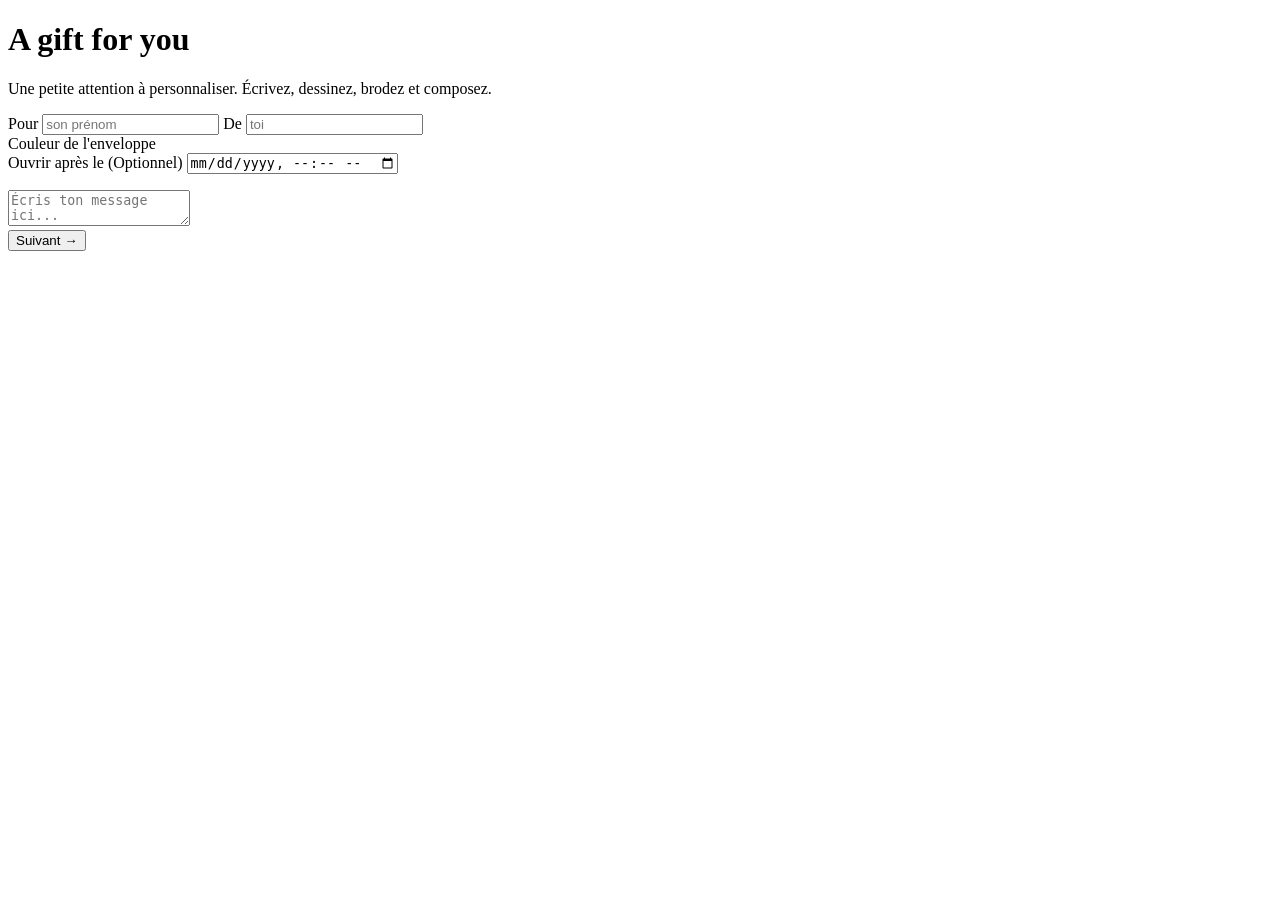
==== commit 529e167d: "Add files via upload" ====
--- a/index.html
+++ b/index.html
@@ -1,12 +1,12 @@
 <!doctype html>
 <html lang="fr">
 <head>
-  <meta charset="utf8">
+  <meta charset="utf-8">
   <meta name="viewport" content="width=device-width,initial-scale=1,viewport-fit=cover">
   <title>Agiftforyou</title>
   <link rel="preconnect" href="https://fonts.googleapis.com">
   <link rel="stylesheet" href="https://fonts.googleapis.com/css2?family=Instrument+Serif:ital@0;1&family=Figtree:wght@300;400;500;600&family=Caveat:wght@500;600&display=swap">
-  
+
   <!-- CSS -->
   <link rel="stylesheet" href="style.css">
 </head>
@@ -22,7 +22,7 @@
         <label for="to">Pour <input type="text" id="to" maxlength="40" placeholder="son prénom"></label>
         <label for="from">De <input type="text" id="from" maxlength="40" placeholder="toi"></label>
       </div>
-      
+
       <div class="settings-row">
         <label>
           <span>Couleur de l'enveloppe</span>
@@ -103,7 +103,7 @@
         <div class="env-front-bottom"></div>
         <div class="env-flap"></div>
       </div>
-      
+
       <input type="text" id="hidden-link" readonly>
       <div class="action-row" style="flex-direction:column; align-items:center; gap:8px;">
         <button class="btn primary" id="copy" type="button" style="border-radius:999px; padding:12px 32px; background:var(--accent); color:white; border:none; font-size:1.1rem; cursor:pointer;">Copier le lien</button>
@@ -128,8 +128,8 @@
     <!-- CARTE FINALE -->
     <section id="view" hidden></section>
   </main>
-  
-  <!-- Java / Script -->
+
+  <!-- JavaScript -->
   <script src="script.js"></script>
 </body>
 </html>
